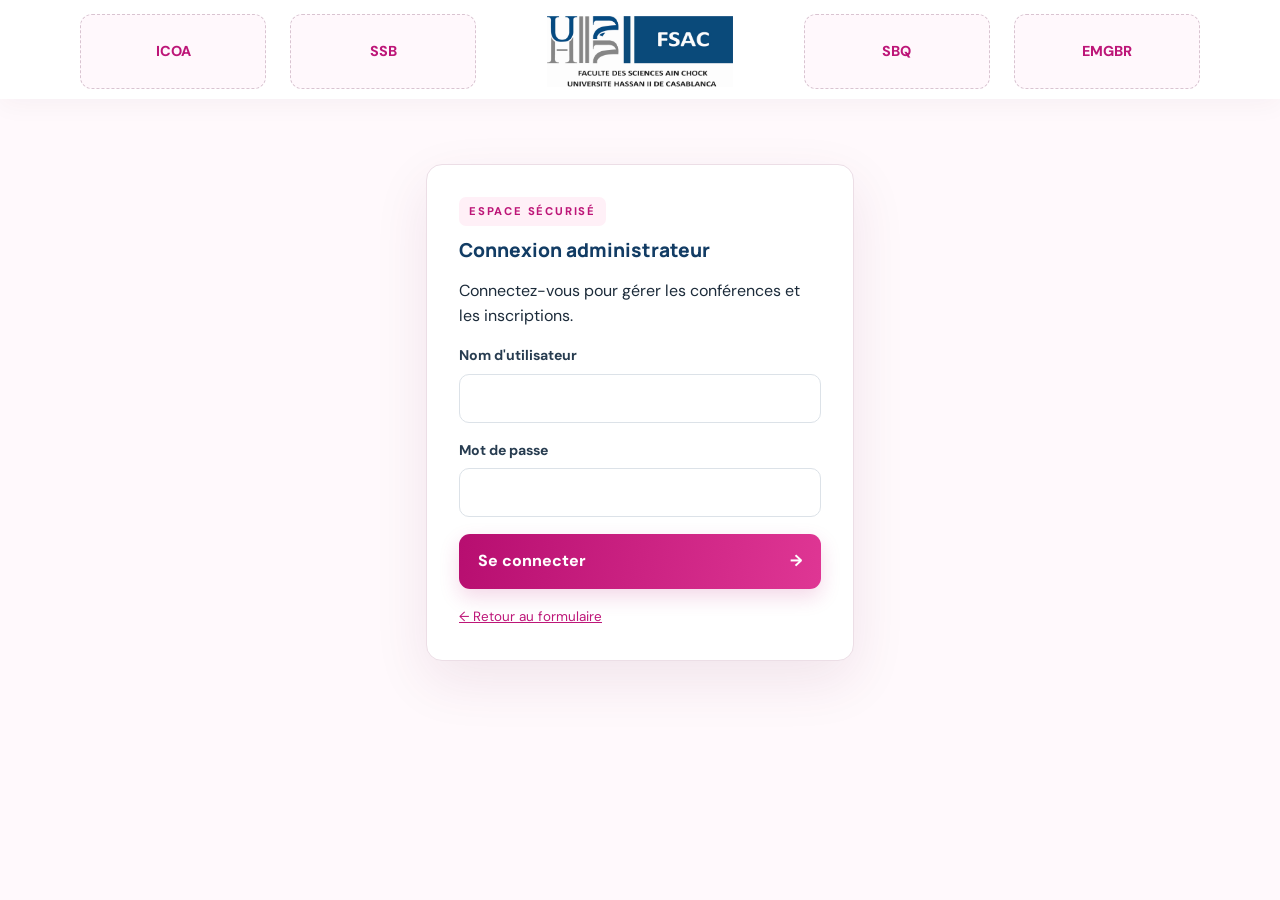
==== admin/index.html @ c3a78cd1 "Add files via upload" ====
<!DOCTYPE html>
<html lang="fr">
<head><meta charset="UTF-8"><meta name="viewport" content="width=device-width, initial-scale=1"><title>Administration — FSAC</title><link rel="stylesheet" href="../assets/css/style.css"></head>
<body>
<header class="site-header"><div class="brand-strip">
  <a class="brand-logo" href="../index.html"><img src="../assets/img/icoa.logo.png" alt="ICOA" onerror="this.parentElement.classList.add('logo-missing')"><span>ICOA</span></a>
  <a class="brand-logo" href="https://masterssb3rd.github.io/MasterSSB/" target="_blank" rel="noopener"><img src="../assets/img/ssb.logo.png" alt="SSB" onerror="this.parentElement.classList.add('logo-missing')"><span>SSB</span></a>
  <a class="brand-logo fsac-brand" href="../index.html"><img src="../assets/img/fsac.logo.jpg" alt="FSAC"></a>
  <a class="brand-logo" href="../index.html"><img src="../assets/img/sbq.logo.png" alt="SBQ" onerror="this.parentElement.classList.add('logo-missing')"><span>SBQ</span></a>
  <a class="brand-logo" href="../index.html"><img src="../assets/img/emgbr.logo.png" alt="EMGBR" onerror="this.parentElement.classList.add('logo-missing')"><span>EMGBR</span></a>
</div></header>
<main class="login-wrap">
  <form class="admin-card" id="login-form">
    <span class="section-kicker">ESPACE SÉCURISÉ</span><h2>Connexion administrateur</h2>
    <p class="muted">Connectez-vous pour gérer les conférences et les inscriptions.</p>
    <div class="field"><label for="username">Nom d'utilisateur</label><input id="username" name="username" autocomplete="username" required></div>
    <div class="field"><label for="password">Mot de passe</label><input id="password" name="password" type="password" autocomplete="current-password" required></div>
    <div id="login-error" class="login-error" hidden></div>
    <button type="submit" id="login-button" class="submit-button">Se connecter <span>→</span></button>
    <p style="margin:18px 0 0;font-size:.84rem"><a href="../index.html">← Retour au formulaire</a></p>
  </form>
</main>
<script src="../assets/js/config.js"></script><script src="../assets/js/api.js"></script><script src="../assets/js/admin-login.js"></script>
</body></html>
---- assets/css/style.css ----
@import url('https://fonts.googleapis.com/css2?family=DM+Sans:wght@400;500;600;700&family=Manrope:wght@400;500;600;700;800&display=swap');
:root{--pink:#bd1678;--pink2:#e6429b;--pink-pale:#fff0f7;--navy:#123c64;--navy2:#1d527e;--ink:#1c2b3a;--muted:#6c7886;--line:#eadde5;--surface:#fff;--bg:#fff9fc;--green:#16835d;--shadow:0 20px 55px rgba(99,24,69,.09)}
*{box-sizing:border-box}html{scroll-behavior:smooth}body{margin:0;background:var(--bg);color:var(--ink);font-family:'DM Sans',sans-serif;line-height:1.55}button,input,select{font:inherit}a{color:var(--pink)}button,a,select{ -webkit-tap-highlight-color:transparent}a:focus-visible,button:focus-visible,input:focus-visible,select:focus-visible{outline:3px solid #ef8cc2;outline-offset:3px}
.site-header{position:relative;z-index:2;background:#fff;box-shadow:0 5px 25px #4b17300b;padding:14px clamp(16px,4vw,54px) 10px}.brand-strip{max-width:1120px;margin:auto;display:grid;grid-template-columns:1fr 1fr 1.5fr 1fr 1fr;align-items:center;gap:clamp(6px,2vw,24px)}.brand-logo{height:75px;min-width:0;display:flex;align-items:center;justify-content:center;gap:7px;text-decoration:none;color:var(--navy);font-weight:800;font-size:clamp(.65rem,1.2vw,.9rem);position:relative}.brand-logo img{max-width:100%;max-height:64px;object-fit:contain}.brand-logo span{display:none}.brand-logo.logo-missing{border:1px dashed #d9c4d1;border-radius:12px;color:var(--pink);background:#fff8fc}.brand-logo.logo-missing img{display:none}.brand-logo.logo-missing span{display:block}.fsac-brand img{max-width:100%;max-height:72px}.ssb-brand{cursor:pointer}.header-actions{display:flex;justify-content:flex-end;gap:16px;max-width:1120px;margin:8px auto 0;align-items:center}.admin-link{font-size:.84rem;text-decoration:none;color:var(--navy);font-weight:700}.admin-link:hover{color:var(--pink)}.small-button,.outline-button{border:1px solid #e3c5d6;background:white;color:var(--pink);border-radius:100px;padding:7px 15px;font-weight:700;cursor:pointer}
.hero{min-height:265px;position:relative;overflow:hidden;display:flex;align-items:center;justify-content:center;text-align:center;padding:50px 20px 85px;background:linear-gradient(115deg,#9c0c61 0%,#c51a7b 47%,#ee68ac 100%);color:white}.hero:before{content:"";position:absolute;inset:0;background:radial-gradient(circle at 12% 10%,#fff3 0,transparent 24%),radial-gradient(circle at 85% 70%,#fff2 0,transparent 26%)}.hero-content{position:relative;max-width:780px}.eyebrow{font-size:.74rem;letter-spacing:.18em;font-weight:700;opacity:.85;margin:0 0 12px}.hero h1{font-family:Manrope,sans-serif;font-size:clamp(2rem,4.5vw,3.35rem);letter-spacing:-.045em;line-height:1.12;margin:0 0 15px}.hero-subtitle{max-width:680px;margin:auto;font-size:clamp(.98rem,2vw,1.12rem);color:#fffdfd;opacity:.94}.hero-orb{position:absolute;border:1px solid #ffffff24;border-radius:50%;pointer-events:none}.orb-one{width:250px;height:250px;left:-80px;top:-115px;box-shadow:0 0 0 25px #ffffff08,0 0 0 60px #ffffff06}.orb-two{width:330px;height:330px;right:-150px;bottom:-220px;box-shadow:0 0 0 35px #ffffff08,0 0 0 70px #ffffff06}
.main-content{max-width:850px;width:calc(100% - 32px);margin:-48px auto 54px;position:relative;z-index:1}.intro-card{display:flex;align-items:flex-start;gap:17px;background:#fff;border:1px solid #f2dce8;border-radius:18px;padding:22px 26px;margin-bottom:20px;box-shadow:var(--shadow)}.intro-icon{display:grid;place-items:center;flex:0 0 42px;height:42px;border-radius:13px;background:var(--pink-pale);color:var(--pink);font-size:1.4rem}.intro-card h2{margin:0 0 4px;color:var(--navy);font:800 1.12rem Manrope,sans-serif}.intro-card p{margin:0;color:var(--muted);font-size:.93rem}.registration-card{background:var(--surface);border:1px solid #f0e2e9;border-radius:22px;padding:clamp(22px,5vw,42px);box-shadow:var(--shadow)}.section-heading{margin-bottom:27px}.section-kicker{display:inline-block;font-size:.7rem;font-weight:800;letter-spacing:.16em;color:var(--pink);background:var(--pink-pale);padding:6px 10px;border-radius:7px;margin-bottom:11px}.section-heading h2{font:800 clamp(1.5rem,3vw,2rem) Manrope,sans-serif;letter-spacing:-.035em;color:var(--navy);margin:0 0 7px}.section-heading p{margin:0;color:var(--muted);font-size:.91rem}.form-grid{display:grid;grid-template-columns:1fr 1fr;gap:0 20px}.field{min-width:0;margin-bottom:19px}.field label{display:block;color:#273c50;font-size:.88rem;font-weight:700;margin-bottom:7px}.field input,.field select{display:block;width:100%;min-height:48px;border:1px solid #dce2e8;border-radius:10px;background:#fff;padding:11px 13px;color:var(--ink);transition:border .18s,box-shadow .18s}.field input:focus,.field select:focus{outline:none;border-color:var(--pink2);box-shadow:0 0 0 3px #e6429b20}.field input::placeholder{color:#9aa4af}.full-width{grid-column:1/-1}.field-error{display:block;min-height:0;color:#c02558;font-size:.78rem;margin-top:4px}.field.invalid input,.field.invalid select{border-color:#c02558}.conference-details{margin:-2px 0 22px;border-left:3px solid var(--pink2);background:#fff5fa;padding:12px 15px;border-radius:0 10px 10px 0;color:#5d3b50;font-size:.9rem}.conference-details strong{display:block;color:var(--navy);margin-bottom:2px}.notice{border-radius:12px;background:#f5f8fb;border:1px solid #e1e9f0;padding:15px;color:#526171;font-size:.92rem;margin:16px 0}.notice.warning{background:#fff5e9;border-color:#f4d4a6;color:#8a4d0c;display:flex;gap:8px;flex-wrap:wrap}.notice.error{background:#fff0f1;border-color:#f1c7cc;color:#9e2035}.closed-state,.success-state{text-align:center;padding:30px 15px 20px}.closed-symbol,.success-symbol{margin:0 auto 16px;display:grid;place-items:center;width:60px;height:60px;border-radius:50%;font-size:2rem;font-weight:600}.closed-symbol{background:#fff0f4;color:var(--pink)}.success-symbol{background:#e7f7ef;color:var(--green)}.closed-state h3,.success-state h3{font:800 1.35rem Manrope,sans-serif;color:var(--navy);margin:0 0 8px}.closed-state p,.success-state p{color:var(--muted);margin:0 0 10px}.contact-link{font-weight:800;text-decoration:none}.submit-button{display:flex;align-items:center;justify-content:space-between;gap:18px;width:100%;border:0;border-radius:11px;padding:15px 19px;background:linear-gradient(100deg,#b70e70,#df3694);color:white;font-weight:800;cursor:pointer;box-shadow:0 8px 20px #bd16782b;transition:transform .18s,box-shadow .18s}.submit-button:hover{transform:translateY(-1px);box-shadow:0 12px 26px #bd16783b}.submit-button:disabled{opacity:.65;cursor:wait;transform:none}.privacy-note{font-size:.77rem;color:#89929d;margin:12px 0 0;text-align:center}.coordinator{display:flex;justify-content:center;align-items:center;flex-wrap:wrap;gap:5px 7px;text-align:center;color:#657180;font-size:.87rem;margin:24px 10px 0}.coordinator strong{color:var(--navy)}.coordinator-mark{color:var(--pink);font-size:1.1rem}.coordinator-email a{color:var(--pink);text-decoration:none}.site-footer{background:#102f4b;color:#dce7f1;padding:25px 20px;display:flex;align-items:center;justify-content:center;gap:9px 25px;flex-wrap:wrap;font-size:.82rem}.site-footer a{color:#fff;text-decoration:none}.site-footer a:hover{text-decoration:underline}.footer-brand{font-weight:800}.footer-brand span{color:#ef7fbb}
[hidden]{display:none!important}
.admin-page{max-width:1150px;width:calc(100% - 32px);margin:35px auto 70px}.admin-top{display:flex;justify-content:space-between;align-items:center;gap:16px;flex-wrap:wrap;margin-bottom:24px}.admin-top h1{font:800 clamp(1.6rem,3vw,2.3rem) Manrope,sans-serif;color:var(--navy);margin:0}.admin-top p{margin:5px 0 0;color:var(--muted)}.admin-actions{display:flex;gap:8px;flex-wrap:wrap}.admin-button{border:0;border-radius:9px;padding:10px 15px;background:var(--pink);color:#fff;font-weight:700;cursor:pointer}.admin-button.secondary{background:#eef3f7;color:var(--navy);border:1px solid #dbe4ec}.admin-button.danger{background:#fff0f3;color:#a91c4f;border:1px solid #f0ccd8}.admin-card{background:#fff;border:1px solid #ecdee6;border-radius:16px;padding:24px;box-shadow:var(--shadow);margin-bottom:20px}.admin-card h2{font:800 1.2rem Manrope,sans-serif;color:var(--navy);margin:0 0 15px}.status-row{display:flex;align-items:center;justify-content:space-between;gap:18px;flex-wrap:wrap}.status-pill{display:inline-flex;align-items:center;gap:7px;border-radius:100px;padding:7px 12px;font-size:.82rem;font-weight:800}.status-pill.open{background:#e6f7ef;color:#16724f}.status-pill.closed{background:#fff0f3;color:#a91c4f}.toggle{display:flex;align-items:center;gap:10px;font-weight:700}.toggle input{width:19px;height:19px;accent-color:var(--pink)}.admin-form{display:grid;grid-template-columns:1fr 1fr;gap:0 16px}.admin-form .field textarea{width:100%;min-height:95px;border:1px solid #dce2e8;border-radius:10px;padding:11px 13px;resize:vertical}.conference-list{display:grid;gap:12px}.conference-item{display:flex;align-items:center;justify-content:space-between;gap:15px;flex-wrap:wrap;border:1px solid #e9e1e6;border-radius:12px;padding:16px}.conference-item h3{margin:0;color:var(--navy);font-size:1rem}.conference-item p{margin:4px 0 0;color:var(--muted);font-size:.85rem}.conference-item-actions{display:flex;align-items:center;gap:9px;flex-wrap:wrap}.admin-table-wrap{overflow:auto}table{width:100%;border-collapse:collapse;font-size:.86rem}th,td{text-align:left;padding:11px 12px;border-bottom:1px solid #e9e1e6;white-space:nowrap}th{background:#fff5fa;color:var(--navy)}.login-wrap{max-width:460px;margin:65px auto;padding:0 16px}.login-wrap .admin-card{padding:32px}.login-wrap .field{margin-bottom:17px}.login-error{color:#a91c4f;font-size:.87rem;margin-top:12px}
@media(max-width:650px){.site-header{padding:10px 12px}.brand-strip{gap:4px}.brand-logo{height:58px}.brand-logo img{max-height:47px}.fsac-brand img{max-height:55px}.header-actions{margin-top:5px}.hero{min-height:235px;padding-bottom:75px}.main-content{margin-top:-40px}.intro-card{padding:17px;gap:12px}.intro-icon{flex-basis:35px;height:35px}.form-grid,.admin-form{grid-template-columns:1fr}.full-width{grid-column:auto}.registration-card{padding:22px 18px}.admin-card{padding:18px}.admin-top{align-items:flex-start}.coordinator{line-height:1.8}.site-footer{flex-direction:column;gap:7px}.conference-item{align-items:flex-start}.conference-item-actions{width:100%}.conference-item-actions button{flex:1}}

/* Discreet admin access in the footer */
.footer-admin-link{font-size:.78rem;color:#9b8a95;font-weight:500;text-decoration:none}.footer-admin-link:hover{color:var(--pink);text-decoration:underline}

/* Admin participant search, attendance and manual member management */
.member-heading{align-items:flex-start;margin-bottom:16px}.member-search-row{display:flex;align-items:center;justify-content:space-between;gap:12px;flex-wrap:wrap;margin-top:12px}.search-field{display:flex;align-items:center;gap:10px;flex:1;min-width:240px;max-width:620px;min-height:46px;padding:0 13px;border:1px solid #dce2e8;border-radius:11px;background:#fff;color:var(--muted)}.search-field span{font-size:1.5rem;line-height:1;color:var(--pink)}.search-field input{width:100%;min-width:0;border:0;outline:0;background:transparent;color:var(--ink);font:inherit}.search-field:focus-within{border-color:var(--pink2);box-shadow:0 0 0 3px #e6429b20}.member-form{margin-top:20px;padding:20px;border:1px solid #f0d5e3;border-radius:13px;background:#fff9fc}.member-form-heading{grid-column:1/-1;margin-bottom:12px}.member-form-heading h3{margin:0 0 5px;color:var(--navy);font-size:1.05rem}.member-form-heading p{margin:0;font-size:.87rem}.member-form-actions{display:flex;gap:9px;flex-wrap:wrap}.member-actions-cell{display:flex;align-items:center;gap:7px;flex-wrap:wrap}.member-actions-cell .admin-button{padding:8px 10px;font-size:.78rem;white-space:nowrap}#no-members-results{padding:15px 2px}@media(max-width:650px){.member-heading{align-items:stretch}.member-heading>#show-member-form{width:100%}.member-search-row{align-items:stretch}.search-field{min-width:100%;max-width:none}.member-form{padding:14px}.member-form-actions .admin-button{flex:1}.member-actions-cell{min-width:190px}}
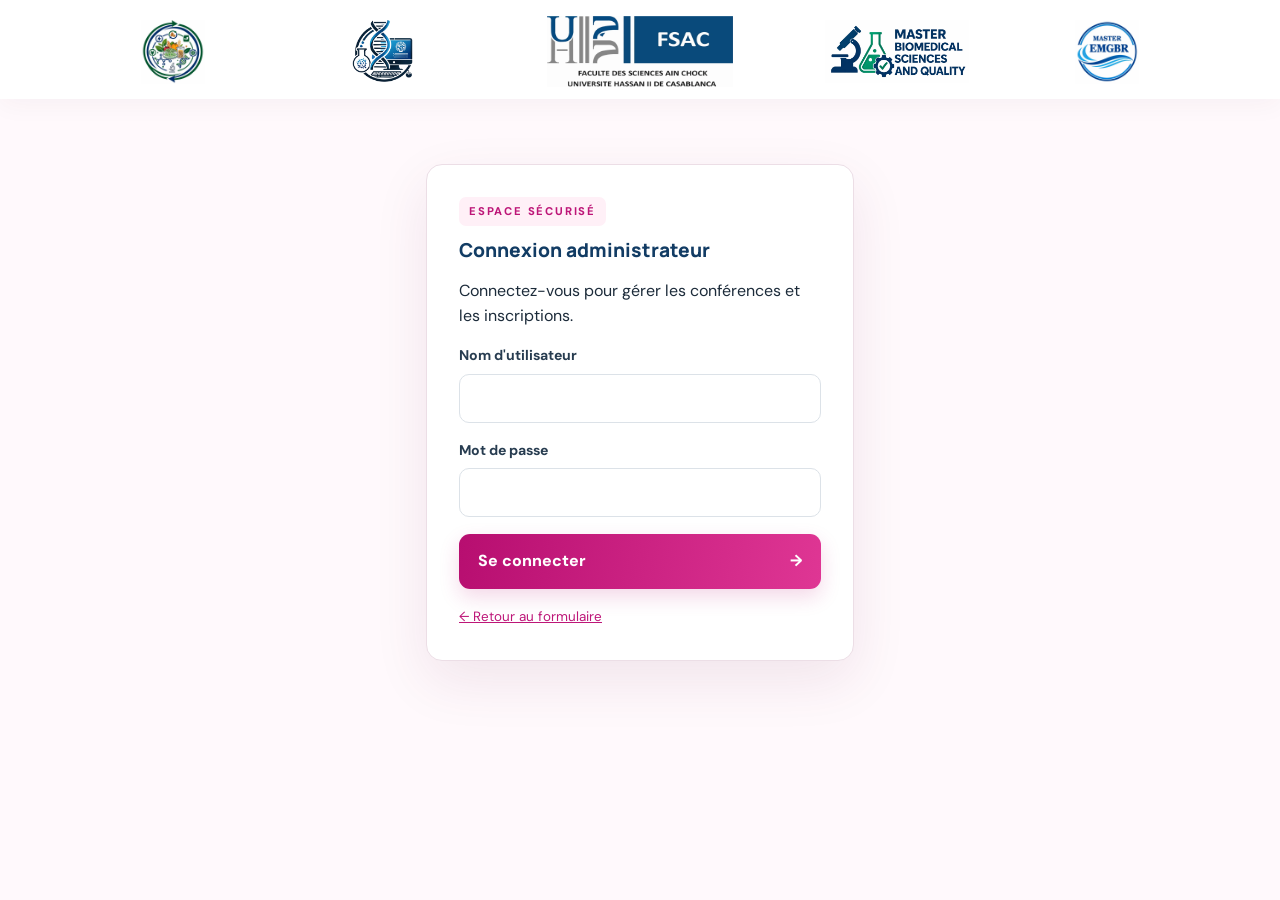
==== commit f6818b44: "Update index.html" ====
--- a/admin/index.html
+++ b/admin/index.html
@@ -3,11 +3,11 @@
 <head><meta charset="UTF-8"><meta name="viewport" content="width=device-width, initial-scale=1"><title>Administration — FSAC</title><link rel="stylesheet" href="../assets/css/style.css"></head>
 <body>
 <header class="site-header"><div class="brand-strip">
-  <a class="brand-logo" href="../index.html"><img src="../assets/img/icoa.logo.png" alt="ICOA" onerror="this.parentElement.classList.add('logo-missing')"><span>ICOA</span></a>
-  <a class="brand-logo" href="https://masterssb3rd.github.io/MasterSSB/" target="_blank" rel="noopener"><img src="../assets/img/ssb.logo.png" alt="SSB" onerror="this.parentElement.classList.add('logo-missing')"><span>SSB</span></a>
-  <a class="brand-logo fsac-brand" href="../index.html"><img src="../assets/img/fsac.logo.jpg" alt="FSAC"></a>
-  <a class="brand-logo" href="../index.html"><img src="../assets/img/sbq.logo.png" alt="SBQ" onerror="this.parentElement.classList.add('logo-missing')"><span>SBQ</span></a>
-  <a class="brand-logo" href="../index.html"><img src="../assets/img/emgbr.logo.png" alt="EMGBR" onerror="this.parentElement.classList.add('logo-missing')"><span>EMGBR</span></a>
+  <a class="brand-logo" href="../index.html"><img src="../assets/img/icoa.logo.webp" alt="ICOA" onerror="this.parentElement.classList.add('logo-missing')"><span>ICOA</span></a>
+  <a class="brand-logo" href="https://masterssb3rd.github.io/MasterSSB/" target="_blank" rel="noopener"><img src="../assets/img/ssb.logo.webp" alt="SSB" onerror="this.parentElement.classList.add('logo-missing')"><span>SSB</span></a>
+  <a class="brand-logo fsac-brand" href="../index.html"><img src="../assets/img/fsac.logo.webp" alt="FSAC"></a>
+  <a class="brand-logo" href="../index.html"><img src="../assets/img/sbq.logo.webp" alt="SBQ" onerror="this.parentElement.classList.add('logo-missing')"><span>SBQ</span></a>
+  <a class="brand-logo" href="../index.html"><img src="../assets/img/emgbr.logo.webp" alt="EMGBR" onerror="this.parentElement.classList.add('logo-missing')"><span>EMGBR</span></a>
 </div></header>
 <main class="login-wrap">
   <form class="admin-card" id="login-form">
@@ -21,4 +21,4 @@
   </form>
 </main>
 <script src="../assets/js/config.js"></script><script src="../assets/js/api.js"></script><script src="../assets/js/admin-login.js"></script>
-</body></html>+</body></html>
